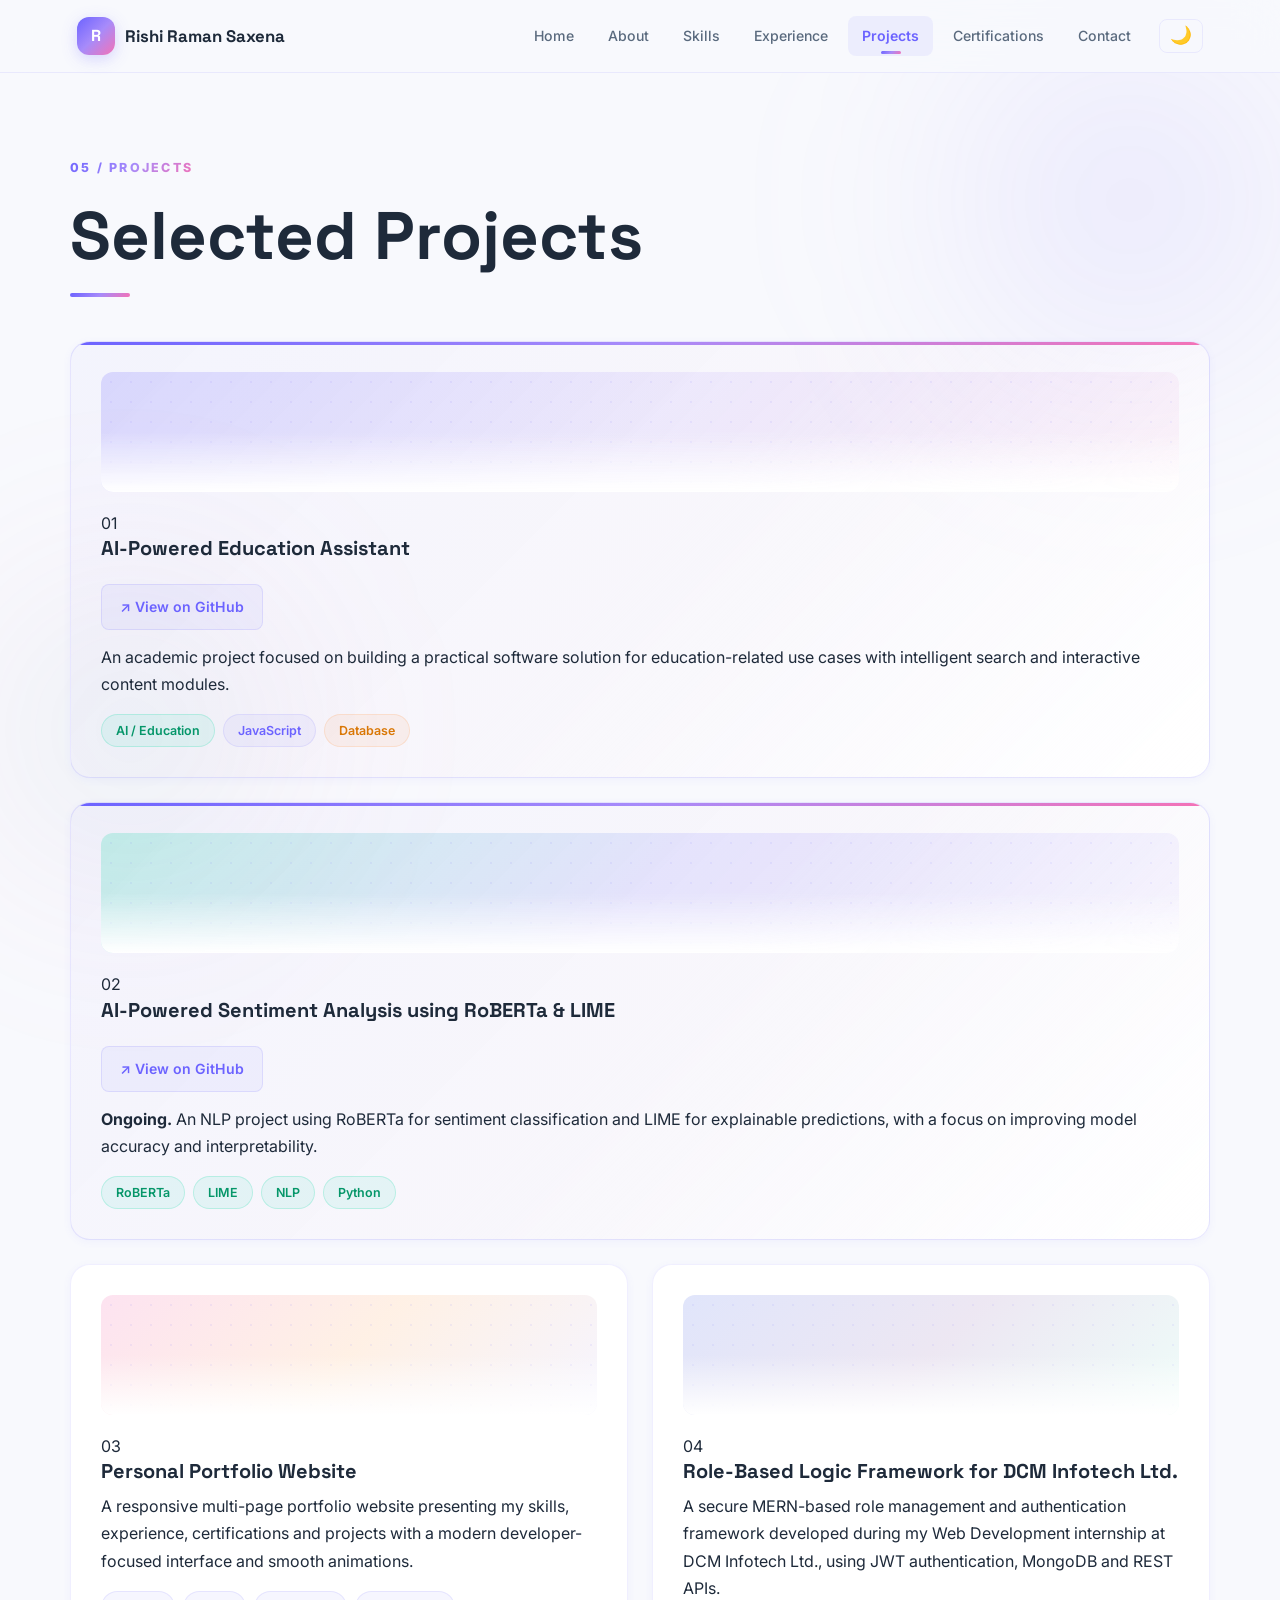
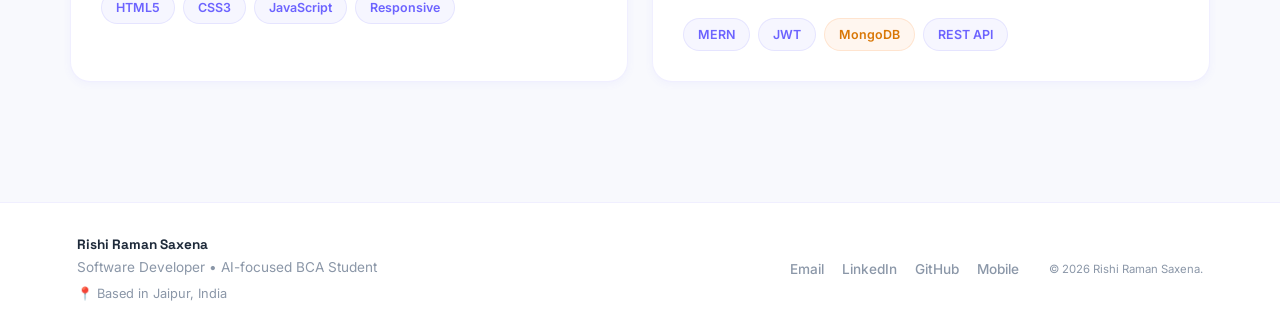
==== projects.html @ dd23bf48 "Rebuild portfolio website" ====
<!DOCTYPE html>
<html lang="en">
 <head>
  <meta charset="utf-8"/>
  <meta content="width=device-width,initial-scale=1" name="viewport"/>
  <title>Projects | Rishi Raman Saxena</title>
  <meta name="description" content="Selected projects by Rishi Raman Saxena — AI-powered education tools, NLP sentiment analysis, MERN stack RBAC systems, and more."/>
  <link rel="icon" type="image/svg+xml" href="favicon.svg">
  <link rel="icon" type="image/png" href="favicon.png">
  <link href="https://fonts.googleapis.com" rel="preconnect"/>
  <link crossorigin="" href="https://fonts.gstatic.com" rel="preconnect"/>
  <link href="https://fonts.googleapis.com/css2?family=Inter:wght@400;500;600;700;800&family=Space+Grotesk:wght@500;600;700&display=swap" rel="stylesheet"/>
  <link href="style.css" rel="stylesheet"/>
 </head>
 <body>
  <div id="page-loader" class="page-loader">
   <div class="loader-content">
    <div class="loader-badge"><span>R</span></div>
    <div class="loader-title">Rishi Raman Saxena</div>
    <div class="loader-subtitle">Software Developer &bull; AI</div>
    <div class="loader-bar-wrap">
     <div class="loader-bar"></div>
    </div>
    <div class="loader-status">Initializing...</div>
   </div>
  </div>

  <header class="site-header">
   <a class="brand" href="index.html">
    <span>R</span>
    Rishi Raman Saxena
   </a>
   <nav class="nav">
    <a href="index.html">Home</a>
    <a href="about.html">About</a>
    <a href="skills.html">Skills</a>
    <a href="experience.html">Experience</a>
    <a class="active" href="projects.html">Projects</a>
    <a href="certifications.html">Certifications</a>
    <a href="contact.html">Contact</a>
   </nav>
   <div class="header-right">
    <button id="theme-toggle" class="theme-toggle" aria-label="Toggle dark mode" title="Toggle theme">🌙</button>
    <button aria-label="Menu" class="menu-btn">☰</button>
   </div>
  </header>

  <main class="page-shell page">
   <p class="section-kicker">05 / PROJECTS</p>
   <h1 class="page-title">Selected Projects</h1>
   <div class="section-divider"></div>

   <div class="project-grid">
    <article class="project-card featured reveal">
     <div class="project-thumb project-thumb-1"></div>
     <span>01</span>
     <h2>AI-Powered Education Assistant</h2>
     <a class="project-link" href="https://github.com/ramanrishi076/Education-Project" rel="noopener noreferrer" target="_blank">
      &nearrow; View on GitHub
     </a>
     <p style="margin-top:14px">
      An academic project focused on building a practical software solution for education-related use cases with intelligent search and interactive content modules.
     </p>
     <div class="tag-list">
      <span class="tag-ai">AI / Education</span>
      <span class="tag-web">JavaScript</span>
      <span class="tag-db">Database</span>
     </div>
    </article>

    <article class="project-card featured reveal">
     <div class="project-thumb project-thumb-2"></div>
     <span>02</span>
     <h2>AI-Powered Sentiment Analysis using RoBERTa &amp; LIME</h2>
     <a class="project-link" href="https://github.com/ramanrishi076/sentiment-analysis-roberta-deberta-tinybert" rel="noopener noreferrer" target="_blank">
      &nearrow; View on GitHub
     </a>
     <p style="margin-top:14px">
      <strong>Ongoing.</strong>
      An NLP project using RoBERTa for sentiment classification and LIME for explainable predictions, with a focus on improving model accuracy and interpretability.
     </p>
     <div class="tag-list">
      <span class="tag-ai">RoBERTa</span>
      <span class="tag-ai">LIME</span>
      <span class="tag-ai">NLP</span>
      <span class="tag-ai">Python</span>
     </div>
    </article>

    <article class="project-card reveal">
     <div class="project-thumb project-thumb-3"></div>
     <span>03</span>
     <h2>Personal Portfolio Website</h2>
     <p>
      A responsive multi-page portfolio website presenting my skills, experience, certifications and projects with a modern developer-focused interface and smooth animations.
     </p>
     <div class="tag-list">
      <span class="tag-web">HTML5</span>
      <span class="tag-web">CSS3</span>
      <span class="tag-web">JavaScript</span>
      <span>Responsive</span>
     </div>
    </article>

    <article class="project-card reveal">
     <div class="project-thumb project-thumb-4"></div>
     <span>04</span>
     <h2>Role-Based Logic Framework for DCM Infotech Ltd.</h2>
     <p>
      A secure MERN-based role management and authentication framework developed during my Web Development internship at DCM Infotech Ltd., using JWT authentication, MongoDB and REST APIs.
     </p>
     <div class="tag-list">
      <span class="tag-web">MERN</span>
      <span class="tag-web">JWT</span>
      <span class="tag-db">MongoDB</span>
      <span class="tag-web">REST API</span>
     </div>
    </article>
   </div>
  </main>

  <footer class="site-footer">
   <div>
    <strong>Rishi Raman Saxena</strong>
    <span>Software Developer &bull; AI-focused BCA Student</span>
    <span class="footer-location"><span class="pin">📍</span> Based in Jaipur, India</span>
   </div>
   <div class="footer-links">
    <a href="mailto:rishiramansaxena@gmail.com">Email</a>
    <a href="https://www.linkedin.com/in/rishi-raman-saxena-a2006b32b/" target="_blank">LinkedIn</a>
    <a href="https://github.com/ramanrishi076" target="_blank">GitHub</a>
    <a href="tel:+919358651471">Mobile</a>
   </div>
   <small>&copy; 2026 Rishi Raman Saxena.</small>
  </footer>

  <button id="back-to-top" class="back-to-top" aria-label="Back to top" title="Back to top">↑</button>
  <script src="script.js"></script>
 </body>
</html>
---- style.css ----
/* ============================================
   Rishi Raman Saxena — Portfolio
   Premium Light Theme + Dark Mode
   ============================================ */

/* ---------- Design Tokens (Light) ---------- */
:root {
  --bg: #f8f9fd;
  --bg-soft: #ffffff;
  --surface: #ffffff;
  --surface-alt: #f1f3fa;
  --text: #1e2a3a;
  --text-soft: #5a6a7e;
  --muted: #8b97a8;
  --primary: #6c63ff;
  --primary-light: #a78bfa;
  --primary-dark: #4f46e5;
  --secondary: #06d6a0;
  --accent: #f472b6;
  --accent-warm: #fb923c;
  --gradient-1: linear-gradient(135deg, #6c63ff 0%, #a78bfa 50%, #f472b6 100%);
  --gradient-2: linear-gradient(135deg, #06d6a0 0%, #6c63ff 100%);
  --gradient-3: linear-gradient(135deg, #667eea 0%, #764ba2 100%);
  --gradient-text: linear-gradient(135deg, #6c63ff, #a78bfa, #f472b6);
  --border: rgba(108, 99, 255, 0.10);
  --border-hover: rgba(108, 99, 255, 0.25);
  --shadow-sm: 0 2px 8px rgba(108, 99, 255, 0.06);
  --shadow-md: 0 8px 30px rgba(108, 99, 255, 0.08);
  --shadow-lg: 0 20px 60px rgba(108, 99, 255, 0.10);
  --shadow-glow: 0 0 40px rgba(108, 99, 255, 0.15);
  --radius: 20px;
  --radius-sm: 12px;
  --radius-xs: 8px;
  --transition: 0.35s cubic-bezier(0.4, 0, 0.2, 1);
  --font-body: 'Inter', -apple-system, BlinkMacSystemFont, sans-serif;
  --font-display: 'Space Grotesk', sans-serif;
  --header-bg: rgba(248, 249, 253, 0.82);
  --orb1: rgba(108,99,255,0.12);
  --orb2: rgba(6,214,160,0.10);
}

/* ---------- Dark Mode Tokens (#9) ---------- */
[data-theme="dark"] {
  --bg: #0a0e1a;
  --bg-soft: #10162a;
  --surface: rgba(18, 26, 50, 0.85);
  --surface-alt: #151d36;
  --text: #edf2ff;
  --text-soft: #9babc0;
  --muted: #6b7d95;
  --border: rgba(108, 99, 255, 0.15);
  --border-hover: rgba(108, 99, 255, 0.35);
  --shadow-sm: 0 2px 8px rgba(0, 0, 0, 0.20);
  --shadow-md: 0 8px 30px rgba(0, 0, 0, 0.25);
  --shadow-lg: 0 20px 60px rgba(0, 0, 0, 0.30);
  --shadow-glow: 0 0 40px rgba(108, 99, 255, 0.20);
  --header-bg: rgba(10, 14, 26, 0.85);
  --orb1: rgba(108,99,255,0.08);
  --orb2: rgba(6,214,160,0.06);
}

/* ---------- Reset & Base ---------- */
*, *::before, *::after { box-sizing: border-box; margin: 0; padding: 0; }

html {
  scroll-behavior: smooth;
  -webkit-font-smoothing: antialiased;
  -moz-osx-font-smoothing: grayscale;
}

body {
  font-family: var(--font-body);
  color: var(--text);
  background: var(--bg);
  line-height: 1.7;
  overflow-x: hidden;
  position: relative;
  transition: background 0.4s ease, color 0.4s ease;
}

/* ---------- Ambient Background Orbs ---------- */
body::before, body::after {
  content: '';
  position: fixed;
  border-radius: 50%;
  pointer-events: none;
  z-index: -1;
  filter: blur(80px);
  transition: background 0.4s ease;
}

body::before {
  width: 600px; height: 600px;
  top: -100px; right: -150px;
  background: radial-gradient(circle, var(--orb1), rgba(167,139,250,0.06), transparent 70%);
  animation: floatOrb1 18s ease-in-out infinite alternate;
}

body::after {
  width: 500px; height: 500px;
  bottom: -80px; left: -120px;
  background: radial-gradient(circle, var(--orb2), rgba(244,114,182,0.05), transparent 70%);
  animation: floatOrb2 22s ease-in-out infinite alternate;
}

@keyframes floatOrb1 {
  0%   { transform: translate(0, 0) scale(1); }
  100% { transform: translate(-40px, 50px) scale(1.12); }
}
@keyframes floatOrb2 {
  0%   { transform: translate(0, 0) scale(1); }
  100% { transform: translate(30px, -40px) scale(1.08); }
}

a { color: inherit; text-decoration: none; transition: color var(--transition); }
img { max-width: 100%; display: block; }

/* ---------- Typography ---------- */
h1, h2, h3, h4 {
  font-family: var(--font-display);
  font-weight: 700;
  line-height: 1.15;
  color: var(--text);
}

/* ---------- Layout ---------- */
.page-shell { width: min(1140px, 90%); margin: 0 auto; }

/* ============================================
   HEADER / NAVIGATION
   ============================================ */
.site-header {
  position: sticky; top: 0; z-index: 100;
  display: flex; align-items: center; justify-content: space-between;
  padding: 16px 6%;
  background: var(--header-bg);
  backdrop-filter: blur(20px) saturate(180%);
  -webkit-backdrop-filter: blur(20px) saturate(180%);
  border-bottom: 1px solid var(--border);
  transition: box-shadow var(--transition), background 0.4s ease;
}
.site-header.scrolled { box-shadow: var(--shadow-sm); }

.header-right { display: flex; align-items: center; gap: 8px; }

.brand {
  font-family: var(--font-display); font-weight: 700; font-size: 1.05rem;
  display: flex; align-items: center; gap: 10px; color: var(--text);
}
.brand span {
  display: inline-grid; place-items: center;
  width: 38px; height: 38px; border-radius: var(--radius-sm);
  background: var(--gradient-1); color: #fff;
  font-weight: 800; font-size: 1rem;
  box-shadow: 0 4px 15px rgba(108, 99, 255, 0.25);
  transition: transform var(--transition), box-shadow var(--transition);
}
.brand:hover span {
  transform: rotate(-8deg) scale(1.08);
  box-shadow: 0 6px 20px rgba(108, 99, 255, 0.35);
}

/* Dark mode toggle (#9) */
.theme-toggle {
  background: none; border: 1.5px solid var(--border);
  border-radius: var(--radius-xs); padding: 7px 10px;
  cursor: pointer; font-size: 1.1rem; line-height: 1;
  color: var(--text); transition: all var(--transition);
  display: flex; align-items: center; justify-content: center;
}
.theme-toggle:hover {
  border-color: var(--border-hover);
  background: rgba(108,99,255,0.06);
  transform: rotate(20deg);
}

.nav { display: flex; gap: 6px; margin-left: auto; margin-right: 14px; }
.nav a {
  color: var(--text-soft); font-size: 0.88rem; font-weight: 500;
  padding: 8px 14px; border-radius: var(--radius-xs);
  transition: all var(--transition); position: relative;
}
.nav a:hover { color: var(--primary); background: rgba(108,99,255,0.06); }
.nav a.active { color: var(--primary); background: rgba(108,99,255,0.08); font-weight: 600; }
.nav a.active::after {
  content: ''; position: absolute; bottom: 2px; left: 50%; transform: translateX(-50%);
  width: 20px; height: 3px; border-radius: 99px; background: var(--gradient-1);
}

.menu-btn {
  display: none; background: none; border: 0;
  color: var(--text); font-size: 1.5rem; cursor: pointer; padding: 4px;
}

/* ============================================
   HERO SECTION
   ============================================ */
.hero {
  min-height: 88vh; display: grid;
  grid-template-columns: 1.15fr 0.85fr;
  align-items: center; gap: 60px;
  padding: 80px 0 60px; position: relative;
}

.hero::before {
  content: ''; position: absolute; width: 380px; height: 380px;
  border-radius: 50%; right: -5%; top: 10%;
  background: radial-gradient(circle, rgba(108,99,255,0.08), transparent 65%);
  animation: floatShape 8s ease-in-out infinite; pointer-events: none;
}
.hero::after {
  content: ''; position: absolute; width: 200px; height: 200px;
  border-radius: 30% 70% 70% 30% / 30% 30% 70% 70%;
  left: -3%; bottom: 15%;
  background: linear-gradient(135deg, rgba(6,214,160,0.08), rgba(244,114,182,0.06));
  animation: morphShape 10s ease-in-out infinite; pointer-events: none;
}

@keyframes floatShape {
  0%, 100% { transform: translateY(0) scale(1); }
  50%      { transform: translateY(-25px) scale(1.04); }
}
@keyframes morphShape {
  0%   { border-radius: 30% 70% 70% 30% / 30% 30% 70% 70%; transform: rotate(0deg); }
  50%  { border-radius: 70% 30% 30% 70% / 70% 70% 30% 30%; transform: rotate(10deg); }
  100% { border-radius: 30% 70% 70% 30% / 30% 30% 70% 70%; transform: rotate(0deg); }
}

.eyebrow, .section-kicker {
  font-size: 0.78rem; font-weight: 800; letter-spacing: 0.18em; text-transform: uppercase;
  background: var(--gradient-text); -webkit-background-clip: text; background-clip: text;
  color: transparent; display: inline-block;
}

.hero h1, .page-title {
  font: 700 clamp(2.4rem, 5.5vw, 4.2rem)/1.08 var(--font-display);
  margin: 20px 0; color: var(--text);
}
.hero h1 span {
  background: var(--gradient-text); -webkit-background-clip: text; background-clip: text;
  color: transparent;
}

/* Typing cursor (#1) */
.typing-cursor::after {
  content: '|';
  display: inline-block;
  color: var(--primary);
  font-weight: 400;
  animation: blink 0.8s step-end infinite;
  margin-left: 2px;
}
@keyframes blink {
  0%, 100% { opacity: 1; }
  50%      { opacity: 0; }
}

.lead { font-size: 1.08rem; color: var(--text-soft); max-width: 620px; line-height: 1.8; }
.actions { display: flex; gap: 14px; margin: 34px 0; }

/* ---------- Buttons ---------- */
.btn {
  display: inline-flex; align-items: center; gap: 8px;
  padding: 14px 28px; border-radius: var(--radius-sm);
  font-weight: 700; font-size: 0.92rem;
  border: 1.5px solid var(--border); background: var(--surface);
  color: var(--text); cursor: pointer;
  transition: all var(--transition); position: relative; overflow: hidden;
}
.btn:hover {
  transform: translateY(-3px); box-shadow: var(--shadow-md);
  border-color: var(--border-hover); color: var(--text);
}
.btn.primary {
  background: var(--gradient-1); color: #fff; border: none;
  box-shadow: 0 4px 20px rgba(108,99,255,0.25);
}
.btn.primary:hover {
  box-shadow: 0 8px 30px rgba(108,99,255,0.35);
  transform: translateY(-3px); color: #fff;
}

.quick-links { display: flex; flex-wrap: wrap; gap: 18px; color: var(--muted); font-size: 0.88rem; }
.quick-links a:hover { color: var(--primary); }

/* ---------- Hero Code Card + Animated Border (#6) ---------- */
.hero-card {
  background: var(--surface);
  border-radius: var(--radius);
  padding: 28px; position: relative; overflow: hidden;
  box-shadow: var(--shadow-lg);
  border: 2px solid transparent;
  background-clip: padding-box;
}
.hero-card::before {
  content: ''; position: absolute; inset: -2px;
  border-radius: calc(var(--radius) + 2px);
  background: conic-gradient(from var(--gradient-angle, 0deg), #6c63ff, #a78bfa, #f472b6, #06d6a0, #6c63ff);
  z-index: -1;
  animation: rotateGradient 4s linear infinite;
}
.hero-card::after {
  content: ''; position: absolute; inset: 2px;
  border-radius: calc(var(--radius) - 2px);
  background: var(--surface); z-index: -1;
}
@supports (animation-timeline: auto) {
  @property --gradient-angle {
    syntax: '<angle>'; initial-value: 0deg; inherits: false;
  }
}
@keyframes rotateGradient {
  to { --gradient-angle: 360deg; }
}

.code-top { display: flex; gap: 7px; margin-bottom: 16px; }
.code-top span { width: 11px; height: 11px; border-radius: 50%; }
.code-top span:nth-child(1) { background: #ff6b6b; }
.code-top span:nth-child(2) { background: #ffd93d; }
.code-top span:nth-child(3) { background: #6bcb77; }

.hero-card pre { color: var(--text-soft); font-size: 0.9rem; line-height: 1.65; }
.hero-card b { color: var(--primary); }
.hero-card i { color: var(--secondary); font-style: normal; }

/* ============================================
   STATS GRID
   ============================================ */
.stat-grid { display: grid; grid-template-columns: repeat(4, 1fr); gap: 20px; padding: 20px 0; }
.stat {
  text-align: center; padding: 32px 16px; border-radius: var(--radius);
  background: var(--surface); border: 1px solid var(--border);
  box-shadow: var(--shadow-sm); transition: all var(--transition);
}
.stat:hover { transform: translateY(-6px); box-shadow: var(--shadow-md); border-color: var(--border-hover); }
.stat strong {
  display: block; font: 700 2.2rem var(--font-display);
  background: var(--gradient-text); -webkit-background-clip: text; background-clip: text;
  color: transparent; margin-bottom: 4px;
}
.stat span { color: var(--muted); font-size: 0.82rem; font-weight: 500; }

/* ============================================
   INTRO / PROFILE GRID
   ============================================ */
.intro-grid { display: grid; grid-template-columns: repeat(2, 1fr); gap: 70px; padding: 110px 0; }
.intro-grid p { color: var(--text-soft); line-height: 1.85; }
.intro-grid a {
  display: inline-flex; align-items: center; gap: 6px;
  color: var(--primary); font-weight: 600; margin-top: 12px;
  transition: gap var(--transition), color var(--transition);
}
.intro-grid a:hover { gap: 10px; color: var(--primary-dark); }

/* ============================================
   INTERNAL PAGES
   ============================================ */
.page { padding: 80px 0 120px; min-height: 72vh; }

.page-hero { padding: 100px 0 50px; position: relative; overflow: hidden; }
.page-hero::before {
  content: ''; position: absolute; width: 450px; height: 450px;
  right: -160px; top: -180px; border-radius: 50%;
  background: radial-gradient(circle, rgba(108,99,255,0.08), transparent 65%);
  pointer-events: none; animation: floatShape 12s ease-in-out infinite;
}
.page-hero::after {
  content: ''; position: absolute; width: 250px; height: 250px;
  left: -100px; bottom: -80px;
  border-radius: 30% 70% 70% 30% / 30% 30% 70% 70%;
  background: linear-gradient(135deg, rgba(6,214,160,0.06), rgba(244,114,182,0.05));
  pointer-events: none; animation: morphShape 14s ease-in-out infinite;
}

/* ============================================
   CARDS — Shared Glass Style
   ============================================ */
.panel, .skill-card, .project-card, .cert-card, .contact-card {
  background: var(--surface); border: 1px solid var(--border);
  border-radius: var(--radius); box-shadow: var(--shadow-sm);
  transition: transform var(--transition), box-shadow var(--transition), border-color var(--transition);
  position: relative; overflow: hidden;
}
.panel::before, .skill-card::before, .project-card::before, .cert-card::before {
  content: ''; position: absolute; top: 0; left: 0; right: 0;
  height: 3px; background: var(--gradient-1);
  opacity: 0; transition: opacity var(--transition);
}
.panel:hover, .skill-card:hover, .project-card:hover, .cert-card:hover, .contact-card:hover {
  transform: translateY(-8px);
  box-shadow: var(--shadow-lg), var(--shadow-glow);
  border-color: var(--border-hover);
}
.panel:hover::before, .skill-card:hover::before, .project-card:hover::before, .cert-card:hover::before {
  opacity: 1;
}
.panel, .skill-card, .project-card, .cert-card, .contact-card { padding: 30px; }

.panel h2, .skill-card h2, .project-card h2, .cert-card h2 {
  font-family: var(--font-display); font-size: 1.25rem; margin-bottom: 10px;
}
.panel p, .muted { color: var(--text-soft); }

/* ============================================
   CONTENT GRIDS
   ============================================ */
.content-grid, .cards-grid, .project-grid, .contact-grid {
  display: grid; grid-template-columns: repeat(2, 1fr);
  gap: 24px; margin-top: 44px;
}

/* ============================================
   SKILLS — Icons & Progress (#2)
   ============================================ */
.skill-card { min-height: 180px; position: relative; }
.skill-card .num {
  font-family: var(--font-display); font-size: 2.5rem; font-weight: 800;
  background: var(--gradient-text); -webkit-background-clip: text; background-clip: text;
  color: transparent; opacity: 0.15;
  position: absolute; top: 16px; right: 20px; line-height: 1;
}

.skill-icon {
  font-size: 1.8rem; margin-bottom: 12px;
  width: 48px; height: 48px; display: flex; align-items: center; justify-content: center;
  border-radius: var(--radius-sm);
  background: rgba(108,99,255,0.06); border: 1px solid rgba(108,99,255,0.10);
}
.skill-card p { color: var(--text-soft); font-size: 0.92rem; }

/* Progress bar */
.skill-progress {
  margin-top: 14px; height: 4px; border-radius: 99px;
  background: var(--surface-alt); overflow: hidden;
}
.skill-progress-bar {
  height: 100%; border-radius: 99px;
  background: var(--gradient-1);
  width: 0%;
  transition: width 1.2s cubic-bezier(0.4, 0, 0.2, 1);
}
.skill-progress-bar.animate { /* widths set via inline style */ }

/* ============================================
   TAG LIST — Category Colors (#7)
   ============================================ */
.tag-list { display: flex; flex-wrap: wrap; gap: 8px; margin-top: 16px; }
.tag-list span {
  padding: 5px 14px; border-radius: 999px; font-size: 0.78rem; font-weight: 600;
  background: rgba(108,99,255,0.06); color: var(--primary);
  border: 1px solid rgba(108,99,255,0.12); transition: all var(--transition);
}
.tag-list span:hover {
  background: rgba(108,99,255,0.12); transform: translateY(-2px);
  box-shadow: 0 4px 12px rgba(108,99,255,0.10);
}

/* Category color variants */
.tag-ai { background: rgba(6,214,160,0.08) !important; color: #059669 !important; border-color: rgba(6,214,160,0.20) !important; }
.tag-ai:hover { background: rgba(6,214,160,0.15) !important; }
.tag-web { background: rgba(108,99,255,0.06) !important; color: var(--primary) !important; border-color: rgba(108,99,255,0.12) !important; }
.tag-db { background: rgba(251,146,60,0.08) !important; color: #d97706 !important; border-color: rgba(251,146,60,0.18) !important; }
.tag-db:hover { background: rgba(251,146,60,0.15) !important; }

/* ============================================
   PROJECTS — Thumbnails (#10)
   ============================================ */
.project-thumb {
  height: 120px; border-radius: var(--radius-sm);
  margin-bottom: 18px; position: relative; overflow: hidden;
}
.project-thumb::after {
  content: ''; position: absolute; inset: 0;
  background: linear-gradient(180deg, transparent 50%, var(--surface) 100%);
}
.project-thumb-1 { background: linear-gradient(135deg, #6c63ff33, #a78bfa22, #f472b611); }
.project-thumb-2 { background: linear-gradient(135deg, #06d6a033, #6c63ff22, #a78bfa11); }
.project-thumb-3 { background: linear-gradient(135deg, #f472b633, #fb923c22, #6c63ff11); }
.project-thumb-4 { background: linear-gradient(135deg, #667eea33, #764ba222, #06d6a011); }

/* Dot grid pattern on thumbnails */
.project-thumb::before {
  content: ''; position: absolute; inset: 0;
  background-image: radial-gradient(circle, var(--primary) 1px, transparent 1px);
  background-size: 20px 20px; opacity: 0.08;
}

.project-card.featured {
  grid-column: span 2;
  border-color: rgba(108,99,255,0.15);
  background: linear-gradient(135deg, rgba(108,99,255,0.03), rgba(244,114,182,0.02), var(--surface));
}
.project-card.featured::before { opacity: 1; }

.project-link {
  display: inline-flex; align-items: center; gap: 7px;
  margin-top: 14px; padding: 10px 18px; border-radius: var(--radius-xs);
  font-weight: 600; font-size: 0.88rem; color: var(--primary);
  background: rgba(108,99,255,0.06); border: 1px solid rgba(108,99,255,0.15);
  transition: all var(--transition);
}
.project-link:hover {
  background: rgba(108,99,255,0.12); border-color: rgba(108,99,255,0.30);
  transform: translateY(-2px); box-shadow: 0 6px 20px rgba(108,99,255,0.12);
  color: var(--primary-dark);
}

/* ============================================
   EXPERIENCE TIMELINE — Animated Line (#8)
   ============================================ */
.timeline { margin: 50px 0 0 20px; border-left: 2px solid var(--border); position: relative; }
.timeline::before {
  content: ''; position: absolute; top: 0; left: -2px;
  width: 2px; height: 0%; background: var(--gradient-2);
  transition: height 1.5s cubic-bezier(0.4, 0, 0.2, 1);
}
.timeline.animate-line::before { height: 100%; }

.timeline-item {
  position: relative; padding: 0 0 35px 40px;
  border: none !important; background: none !important;
  box-shadow: none !important; border-radius: 0 !important;
}
.timeline-item:hover { transform: none !important; }
.timeline-item .panel { transition: all var(--transition); }
.timeline-item:hover .panel { transform: translateY(-4px); box-shadow: var(--shadow-lg); }

.dot {
  position: absolute; left: -9px; top: 30px;
  width: 16px; height: 16px; border-radius: 50%;
  background: var(--gradient-1);
  box-shadow: 0 0 0 5px var(--bg), 0 0 20px rgba(108,99,255,0.20);
  z-index: 2;
}

.role-head { display: flex; justify-content: space-between; gap: 20px; align-items: flex-start; }
.role-head span {
  background: var(--gradient-text); -webkit-background-clip: text; background-clip: text;
  color: transparent; font-weight: 700; font-size: 0.85rem; white-space: nowrap;
}
.role-head h2 { margin-bottom: 0; }
.role-head h3 { margin-top: 4px; color: var(--text-soft); font-weight: 500; font-family: var(--font-body); }
.panel li { margin: 9px 0; color: var(--text-soft); padding-left: 4px; }

.note {
  margin-top: 28px; padding: 18px; border-left: 3px solid;
  border-image: var(--gradient-1) 1; background: rgba(108,99,255,0.03);
  border-radius: 0 var(--radius-xs) var(--radius-xs) 0; color: var(--text-soft);
}

/* ============================================
   CERTIFICATIONS
   ============================================ */
.cert-grid { display: grid; grid-template-columns: repeat(2, minmax(0, 1fr)); gap: 24px; }
.cert-card { padding: 28px; }
.cert-card-top { display: flex; justify-content: space-between; align-items: center; margin-bottom: 18px; }
.cert-badge {
  font-size: 0.68rem; font-weight: 800; letter-spacing: 0.12em;
  background: rgba(108,99,255,0.06); color: var(--primary);
  border: 1px solid rgba(108,99,255,0.12); border-radius: 999px; padding: 6px 12px;
}
.cert-dot {
  width: 10px; height: 10px; border-radius: 50%;
  background: var(--gradient-1); box-shadow: 0 0 16px rgba(108,99,255,0.30);
  animation: pulse 2.5s ease-in-out infinite;
}
@keyframes pulse {
  0%, 100% { box-shadow: 0 0 16px rgba(108,99,255,0.30); }
  50%      { box-shadow: 0 0 28px rgba(108,99,255,0.50); }
}
.cert-card h3 { margin: 0 0 8px; font-size: 1.1rem; }
.cert-issuer { color: var(--primary) !important; font-weight: 700; margin-bottom: 10px; font-size: 0.92rem; }
.cert-card p:not(.cert-issuer) { color: var(--text-soft); line-height: 1.65; font-size: 0.92rem; }
.cert-icon { font-size: 2rem; margin-bottom: 12px; }
.cert-link {
  display: inline-flex; align-items: center; gap: 6px;
  margin-top: 14px; padding: 10px 16px; border-radius: var(--radius-xs);
  border: 1px solid rgba(108,99,255,0.15); background: rgba(108,99,255,0.05);
  font-weight: 650; font-size: 0.88rem; color: var(--primary);
  transition: all var(--transition);
}
.cert-link:hover {
  background: rgba(108,99,255,0.10); border-color: rgba(108,99,255,0.30);
  transform: translateY(-2px); box-shadow: 0 6px 18px rgba(108,99,255,0.10);
  color: var(--primary-dark);
}

/* ============================================
   CONTACT — Form (#4)
   ============================================ */
.contact-grid { grid-template-columns: 1fr 1fr; }
.contact-card {
  display: block; padding: 30px; position: relative;
}
.contact-card::after {
  content: '→'; position: absolute; right: 24px; top: 50%; transform: translateY(-50%);
  font-size: 1.2rem; color: var(--primary); opacity: 0; transition: all var(--transition);
}
.contact-card:hover::after { opacity: 1; right: 20px; }
.contact-card span {
  display: block; font-size: 0.70rem; letter-spacing: 0.16em; font-weight: 800; text-transform: uppercase;
  background: var(--gradient-text); -webkit-background-clip: text; background-clip: text;
  color: transparent; margin-bottom: 10px;
}
.contact-card strong { display: block; color: var(--text); font-size: 1rem; overflow-wrap: anywhere; }

/* Contact Form */
.contact-form-wrapper {
  grid-column: 1 / -1; margin-top: 20px;
}
.contact-form {
  display: grid; grid-template-columns: 1fr 1fr; gap: 18px;
  padding: 36px; border-radius: var(--radius);
  background: var(--surface); border: 1px solid var(--border);
  box-shadow: var(--shadow-sm);
}
.contact-form .form-group { display: flex; flex-direction: column; gap: 6px; }
.contact-form .form-group.full { grid-column: 1 / -1; }
.contact-form label {
  font-size: 0.78rem; font-weight: 700; letter-spacing: 0.08em; text-transform: uppercase;
  color: var(--muted);
}
.contact-form input,
.contact-form textarea {
  padding: 14px 16px; border: 1.5px solid var(--border); border-radius: var(--radius-xs);
  background: var(--bg); color: var(--text);
  font-family: var(--font-body); font-size: 0.95rem;
  transition: all var(--transition); outline: none; resize: vertical;
}
.contact-form input:focus,
.contact-form textarea:focus {
  border-color: var(--primary); box-shadow: 0 0 0 3px rgba(108,99,255,0.12);
}
.contact-form textarea { min-height: 140px; }
.contact-form .btn { justify-self: start; }
.form-status {
  grid-column: 1 / -1; padding: 12px 16px; border-radius: var(--radius-xs);
  font-size: 0.9rem; font-weight: 600; display: none;
}
.form-status.success { display: block; background: rgba(6,214,160,0.10); color: #059669; }
.form-status.error { display: block; background: rgba(244,114,182,0.10); color: #e11d48; }

/* ============================================
   FOOTER — Location (#12)
   ============================================ */
.site-footer {
  display: grid; grid-template-columns: 1fr auto auto;
  gap: 30px; align-items: center; padding: 30px 6%;
  border-top: 1px solid var(--border); color: var(--muted);
  font-size: 0.85rem; background: var(--surface);
  transition: background 0.4s ease;
}
.site-footer strong { display: block; color: var(--text); font-family: var(--font-display); }
.site-footer span { display: block; }
.footer-links { display: flex; gap: 18px; }
.footer-links a { color: var(--muted); font-weight: 500; transition: color var(--transition); }
.footer-links a:hover { color: var(--primary); }

.footer-location {
  display: inline-flex; align-items: center; gap: 6px;
  margin-top: 4px; font-size: 0.8rem; color: var(--muted);
}
.footer-location .pin {
  display: inline-block; animation: bounce 2s ease-in-out infinite;
}
@keyframes bounce {
  0%, 100% { transform: translateY(0); }
  50%      { transform: translateY(-3px); }
}

/* ============================================
   BACK TO TOP BUTTON (#5)
   ============================================ */
.back-to-top {
  position: fixed; bottom: 30px; right: 30px;
  width: 48px; height: 48px; border-radius: 50%;
  background: var(--gradient-1); color: #fff;
  border: none; cursor: pointer; font-size: 1.2rem;
  display: flex; align-items: center; justify-content: center;
  box-shadow: 0 6px 24px rgba(108,99,255,0.30);
  opacity: 0; transform: translateY(20px);
  transition: all var(--transition); z-index: 90;
  pointer-events: none;
}
.back-to-top.visible {
  opacity: 1; transform: translateY(0); pointer-events: auto;
}
.back-to-top:hover {
  transform: translateY(-4px);
  box-shadow: 0 10px 30px rgba(108,99,255,0.40);
}

/* ============================================
   FOCUS STYLES (#11)
   ============================================ */
:focus-visible {
  outline: 2px solid var(--primary);
  outline-offset: 3px;
  border-radius: 4px;
}
.nav a:focus-visible,
.btn:focus-visible,
.contact-card:focus-visible,
.cert-link:focus-visible,
.project-link:focus-visible {
  outline: 2px solid var(--primary);
  outline-offset: 3px;
  box-shadow: 0 0 0 4px rgba(108,99,255,0.15);
}

/* ============================================
   SECTION DIVIDER
   ============================================ */
.section-divider {
  width: 60px; height: 4px; border-radius: 99px;
  background: var(--gradient-1); margin: 16px 0 0;
}

/* ============================================
   OPENING ANIMATION / INTRO LOADER
   ============================================ */
.page-loader {
  position: fixed;
  inset: 0;
  width: 100%;
  height: 100%;
  background: var(--bg);
  z-index: 99999;
  display: flex;
  align-items: center;
  justify-content: center;
  flex-direction: column;
  transition: transform 0.75s cubic-bezier(0.77, 0, 0.175, 1),
              opacity 0.5s cubic-bezier(0.77, 0, 0.175, 1),
              visibility 0.75s;
  will-change: transform, opacity;
  overflow: hidden;
}

.page-loader::before {
  content: '';
  position: absolute;
  width: 480px;
  height: 480px;
  border-radius: 50%;
  background: radial-gradient(circle, var(--orb1), transparent 70%);
  filter: blur(60px);
  animation: floatOrb1 7s ease-in-out infinite alternate;
  pointer-events: none;
}

.loader-content {
  display: flex;
  flex-direction: column;
  align-items: center;
  text-align: center;
  gap: 10px;
  position: relative;
  z-index: 2;
  animation: loaderFadeIn 0.5s ease-out both;
}

@keyframes loaderFadeIn {
  from { opacity: 0; transform: translateY(18px) scale(0.95); }
  to   { opacity: 1; transform: translateY(0) scale(1); }
}

.loader-badge {
  width: 68px;
  height: 68px;
  border-radius: 18px;
  background: var(--gradient-1);
  display: grid;
  place-items: center;
  color: #fff;
  font-weight: 800;
  font-size: 1.9rem;
  box-shadow: 0 10px 30px rgba(108, 99, 255, 0.35);
  animation: loaderPulse 1.8s ease-in-out infinite;
  margin-bottom: 8px;
}

@keyframes loaderPulse {
  0%, 100% {
    transform: scale(1);
    box-shadow: 0 10px 30px rgba(108, 99, 255, 0.35);
  }
  50% {
    transform: scale(1.08) rotate(-4deg);
    box-shadow: 0 16px 45px rgba(108, 99, 255, 0.55);
  }
}

.loader-title {
  font-family: var(--font-display);
  font-weight: 700;
  font-size: 1.45rem;
  color: var(--text);
  letter-spacing: -0.02em;
}

.loader-subtitle {
  font-size: 0.80rem;
  font-weight: 700;
  letter-spacing: 0.16em;
  text-transform: uppercase;
  background: var(--gradient-text);
  -webkit-background-clip: text;
  background-clip: text;
  color: transparent;
}

.loader-bar-wrap {
  width: 200px;
  height: 4px;
  border-radius: 99px;
  background: var(--surface-alt);
  overflow: hidden;
  margin-top: 14px;
  border: 1px solid var(--border);
  position: relative;
}

.loader-bar {
  height: 100%;
  width: 0%;
  background: var(--gradient-1);
  border-radius: 99px;
  transition: width 0.65s cubic-bezier(0.4, 0, 0.2, 1);
  box-shadow: 0 0 12px rgba(108,99,255,0.4);
}

.loader-status {
  font-size: 0.74rem;
  color: var(--muted);
  font-weight: 600;
  letter-spacing: 0.08em;
  text-transform: uppercase;
  font-family: var(--font-body);
}

.page-loader.loaded {
  transform: translateY(-100%);
  opacity: 0;
  visibility: hidden;
  pointer-events: none;
}

/* ============================================
   PAGE TRANSITIONS (#3)
   ============================================ */
main { animation: pageEnter 0.55s cubic-bezier(0.4, 0, 0.2, 1) both; }
@keyframes pageEnter {
  from { opacity: 0; transform: translateY(20px); }
  to   { opacity: 1; transform: none; }
}

body.page-exit main {
  animation: pageExit 0.3s cubic-bezier(0.4, 0, 0.2, 1) forwards;
}
@keyframes pageExit {
  from { opacity: 1; transform: none; }
  to   { opacity: 0; transform: translateY(-10px); }
}

/* ============================================
   SCROLL REVEAL
   ============================================ */
.reveal {
  opacity: 0; transform: translateY(32px);
  transition: opacity 0.7s cubic-bezier(0.4, 0, 0.2, 1),
              transform 0.7s cubic-bezier(0.4, 0, 0.2, 1);
}
.reveal.visible { opacity: 1; transform: translateY(0); }

/* ============================================
   ACCESSIBILITY
   ============================================ */
@media (prefers-reduced-motion: reduce) {
  *, *::before, *::after {
    animation-duration: 0.01ms !important;
    animation-iteration-count: 1 !important;
    transition-duration: 0.01ms !important;
    scroll-behavior: auto !important;
  }
  .reveal { opacity: 1; transform: none; }
}

/* ============================================
   RESPONSIVE — MOBILE
   ============================================ */
@media (max-width: 800px) {
  .nav {
    display: none; position: absolute; top: 68px; left: 0; right: 0;
    flex-direction: column; background: var(--header-bg);
    backdrop-filter: blur(20px); padding: 16px 6%;
    border-bottom: 1px solid var(--border); box-shadow: var(--shadow-md); gap: 2px;
    margin: 0;
  }
  .nav.open { display: flex; }
  .menu-btn { display: flex; align-items: center; justify-content: center; }
  .hero { grid-template-columns: 1fr; padding: 50px 0; min-height: auto; }
  .hero-card { display: none; }
  .stat-grid { grid-template-columns: repeat(2, 1fr); }
  .intro-grid, .content-grid, .cards-grid, .project-grid, .contact-grid, .cert-grid {
    grid-template-columns: 1fr;
  }
  .project-card.featured { grid-column: auto; }
  .role-head { flex-direction: column; gap: 4px; }
  .site-footer { grid-template-columns: 1fr; text-align: center; }
  .footer-links { flex-wrap: wrap; justify-content: center; }
  .page { padding: 60px 0 80px; }
  .page-hero { padding-top: 80px; }
  .intro-grid { padding: 60px 0; gap: 30px; }
  .contact-card::after { display: none; }
  .contact-form { grid-template-columns: 1fr; }
  .back-to-top { bottom: 20px; right: 20px; width: 42px; height: 42px; }
}

@media (max-width: 480px) {
  .stat-grid { grid-template-columns: 1fr; }
  .hero h1, .page-title { font-size: clamp(2rem, 8vw, 2.6rem); }
}
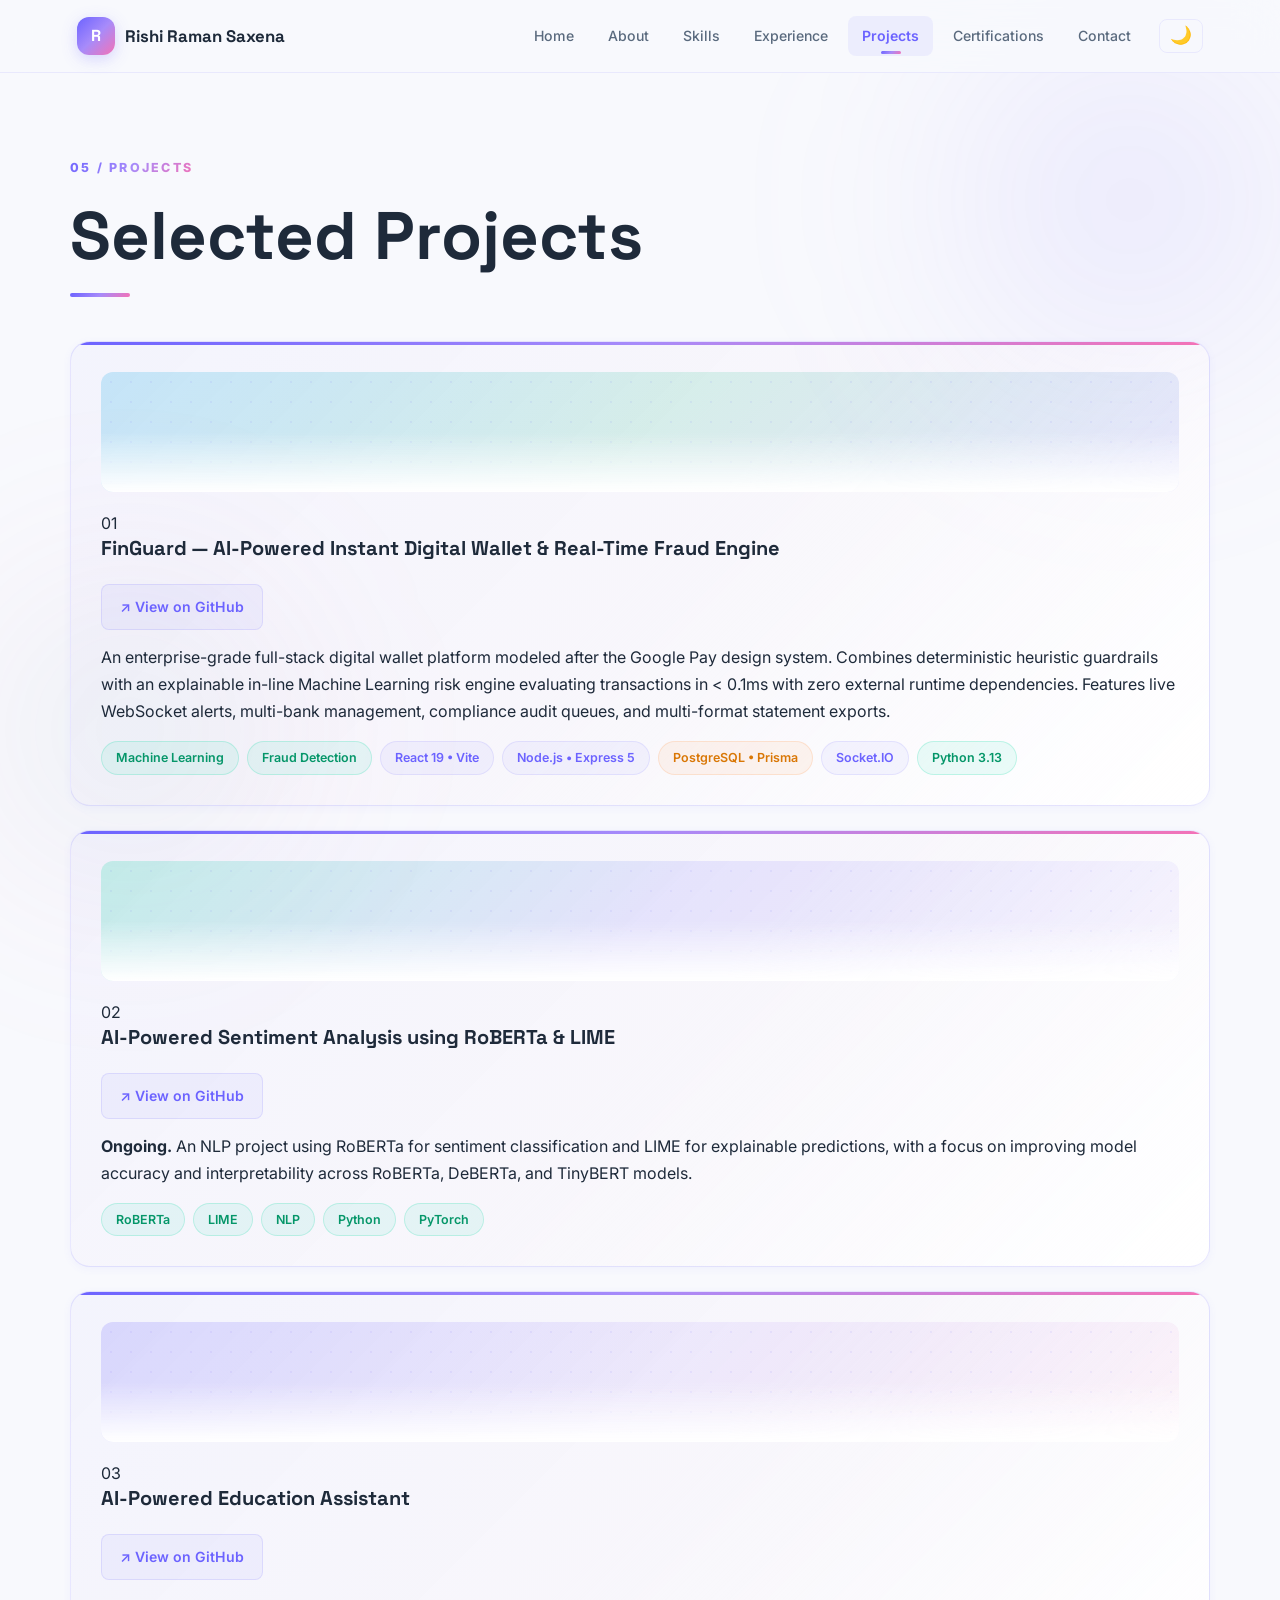
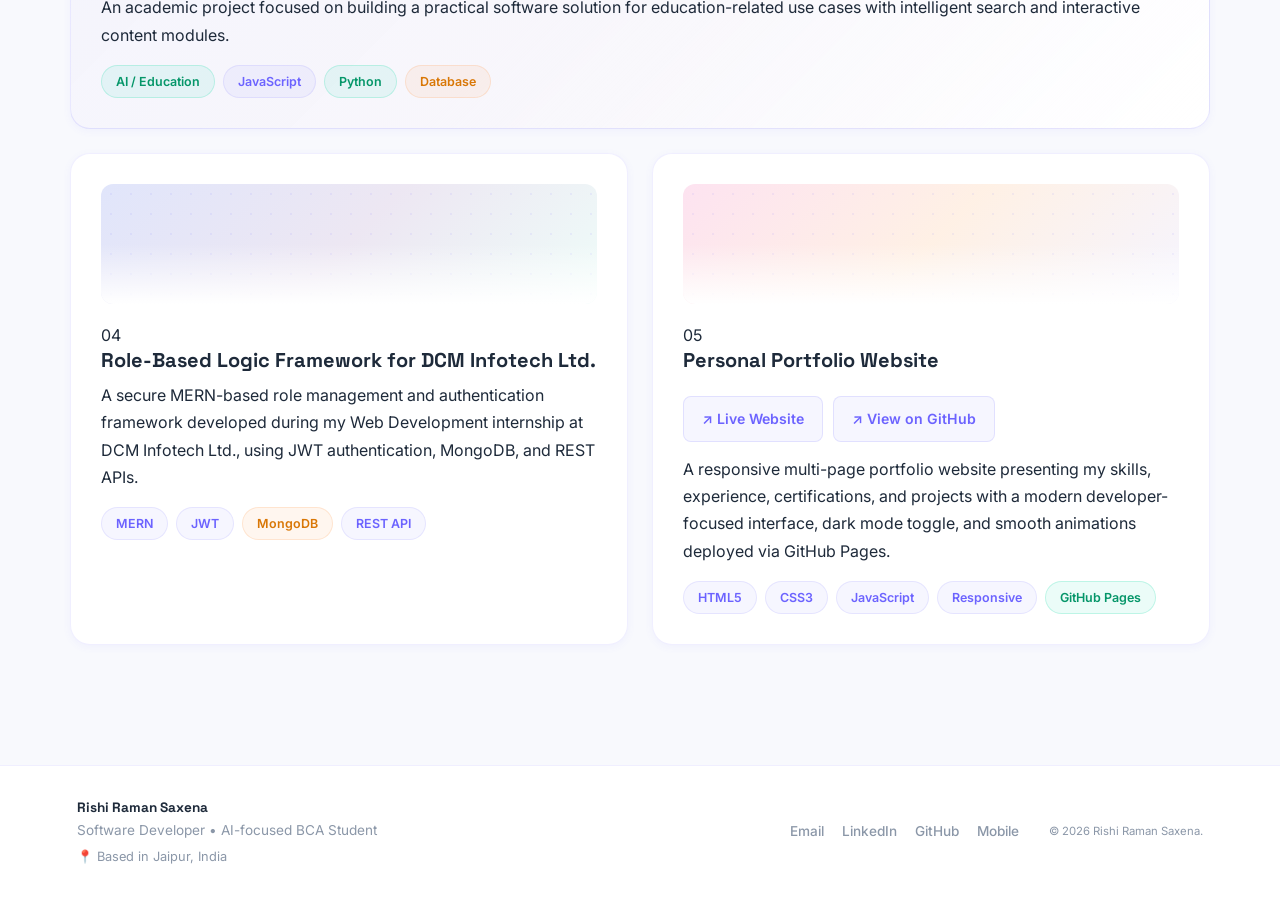
==== commit 966860cd: "Add FinGuard project, update skills and portfolio live links" ====
--- a/projects.html
+++ b/projects.html
@@ -4,7 +4,7 @@
   <meta charset="utf-8"/>
   <meta content="width=device-width,initial-scale=1" name="viewport"/>
   <title>Projects | Rishi Raman Saxena</title>
-  <meta name="description" content="Selected projects by Rishi Raman Saxena — AI-powered education tools, NLP sentiment analysis, MERN stack RBAC systems, and more."/>
+  <meta name="description" content="Selected projects by Rishi Raman Saxena — FinGuard AI digital wallet, RoBERTa sentiment analysis, AI education tools, MERN RBAC systems, and more."/>
   <link rel="icon" type="image/svg+xml" href="favicon.svg">
   <link rel="icon" type="image/png" href="favicon.png">
   <link href="https://fonts.googleapis.com" rel="preconnect"/>
@@ -54,17 +54,23 @@
     <article class="project-card featured reveal">
      <div class="project-thumb project-thumb-1"></div>
      <span>01</span>
-     <h2>AI-Powered Education Assistant</h2>
-     <a class="project-link" href="https://github.com/ramanrishi076/Education-Project" rel="noopener noreferrer" target="_blank">
-      &nearrow; View on GitHub
-     </a>
+     <h2>FinGuard — AI-Powered Instant Digital Wallet &amp; Real-Time Fraud Engine</h2>
+     <div style="display:flex;gap:10px;flex-wrap:wrap">
+      <a class="project-link" href="https://github.com/ramanrishi076/FinGuard" rel="noopener noreferrer" target="_blank">
+       &nearrow; View on GitHub
+      </a>
+     </div>
      <p style="margin-top:14px">
-      An academic project focused on building a practical software solution for education-related use cases with intelligent search and interactive content modules.
+      An enterprise-grade full-stack digital wallet platform modeled after the Google Pay design system. Combines deterministic heuristic guardrails with an explainable in-line Machine Learning risk engine evaluating transactions in &lt; 0.1ms with zero external runtime dependencies. Features live WebSocket alerts, multi-bank management, compliance audit queues, and multi-format statement exports.
      </p>
      <div class="tag-list">
-      <span class="tag-ai">AI / Education</span>
-      <span class="tag-web">JavaScript</span>
-      <span class="tag-db">Database</span>
+      <span class="tag-ai">Machine Learning</span>
+      <span class="tag-ai">Fraud Detection</span>
+      <span class="tag-web">React 19 &bull; Vite</span>
+      <span class="tag-web">Node.js &bull; Express 5</span>
+      <span class="tag-db">PostgreSQL &bull; Prisma</span>
+      <span class="tag-web">Socket.IO</span>
+      <span class="tag-ai">Python 3.13</span>
      </div>
     </article>
 
@@ -77,28 +83,32 @@
      </a>
      <p style="margin-top:14px">
       <strong>Ongoing.</strong>
-      An NLP project using RoBERTa for sentiment classification and LIME for explainable predictions, with a focus on improving model accuracy and interpretability.
+      An NLP project using RoBERTa for sentiment classification and LIME for explainable predictions, with a focus on improving model accuracy and interpretability across RoBERTa, DeBERTa, and TinyBERT models.
      </p>
      <div class="tag-list">
       <span class="tag-ai">RoBERTa</span>
       <span class="tag-ai">LIME</span>
       <span class="tag-ai">NLP</span>
       <span class="tag-ai">Python</span>
+      <span class="tag-ai">PyTorch</span>
      </div>
     </article>
 
-    <article class="project-card reveal">
+    <article class="project-card featured reveal">
      <div class="project-thumb project-thumb-3"></div>
      <span>03</span>
-     <h2>Personal Portfolio Website</h2>
-     <p>
-      A responsive multi-page portfolio website presenting my skills, experience, certifications and projects with a modern developer-focused interface and smooth animations.
+     <h2>AI-Powered Education Assistant</h2>
+     <a class="project-link" href="https://github.com/ramanrishi076/Education-Project" rel="noopener noreferrer" target="_blank">
+      &nearrow; View on GitHub
+     </a>
+     <p style="margin-top:14px">
+      An academic project focused on building a practical software solution for education-related use cases with intelligent search and interactive content modules.
      </p>
      <div class="tag-list">
-      <span class="tag-web">HTML5</span>
-      <span class="tag-web">CSS3</span>
+      <span class="tag-ai">AI / Education</span>
       <span class="tag-web">JavaScript</span>
-      <span>Responsive</span>
+      <span class="tag-ai">Python</span>
+      <span class="tag-db">Database</span>
      </div>
     </article>
 
@@ -107,13 +117,37 @@
      <span>04</span>
      <h2>Role-Based Logic Framework for DCM Infotech Ltd.</h2>
      <p>
-      A secure MERN-based role management and authentication framework developed during my Web Development internship at DCM Infotech Ltd., using JWT authentication, MongoDB and REST APIs.
+      A secure MERN-based role management and authentication framework developed during my Web Development internship at DCM Infotech Ltd., using JWT authentication, MongoDB, and REST APIs.
      </p>
      <div class="tag-list">
       <span class="tag-web">MERN</span>
       <span class="tag-web">JWT</span>
       <span class="tag-db">MongoDB</span>
       <span class="tag-web">REST API</span>
+     </div>
+    </article>
+
+    <article class="project-card reveal">
+     <div class="project-thumb project-thumb-5"></div>
+     <span>05</span>
+     <h2>Personal Portfolio Website</h2>
+     <div style="display:flex;gap:10px;flex-wrap:wrap">
+      <a class="project-link" href="https://ramanrishi076.github.io/portfolio-website/" rel="noopener noreferrer" target="_blank">
+       &nearrow; Live Website
+      </a>
+      <a class="project-link" href="https://github.com/ramanrishi076/portfolio-website" rel="noopener noreferrer" target="_blank">
+       &nearrow; View on GitHub
+      </a>
+     </div>
+     <p style="margin-top:14px">
+      A responsive multi-page portfolio website presenting my skills, experience, certifications, and projects with a modern developer-focused interface, dark mode toggle, and smooth animations deployed via GitHub Pages.
+     </p>
+     <div class="tag-list">
+      <span class="tag-web">HTML5</span>
+      <span class="tag-web">CSS3</span>
+      <span class="tag-web">JavaScript</span>
+      <span>Responsive</span>
+      <span class="tag-ai">GitHub Pages</span>
      </div>
     </article>
    </div>
--- a/style.css
+++ b/style.css
@@ -473,10 +473,11 @@
   content: ''; position: absolute; inset: 0;
   background: linear-gradient(180deg, transparent 50%, var(--surface) 100%);
 }
-.project-thumb-1 { background: linear-gradient(135deg, #6c63ff33, #a78bfa22, #f472b611); }
+.project-thumb-1 { background: linear-gradient(135deg, #0ea5e933, #10b98125, #6366f122); }
 .project-thumb-2 { background: linear-gradient(135deg, #06d6a033, #6c63ff22, #a78bfa11); }
-.project-thumb-3 { background: linear-gradient(135deg, #f472b633, #fb923c22, #6c63ff11); }
+.project-thumb-3 { background: linear-gradient(135deg, #6c63ff33, #a78bfa22, #f472b611); }
 .project-thumb-4 { background: linear-gradient(135deg, #667eea33, #764ba222, #06d6a011); }
+.project-thumb-5 { background: linear-gradient(135deg, #f472b633, #fb923c22, #6c63ff11); }
 
 /* Dot grid pattern on thumbnails */
 .project-thumb::before {
